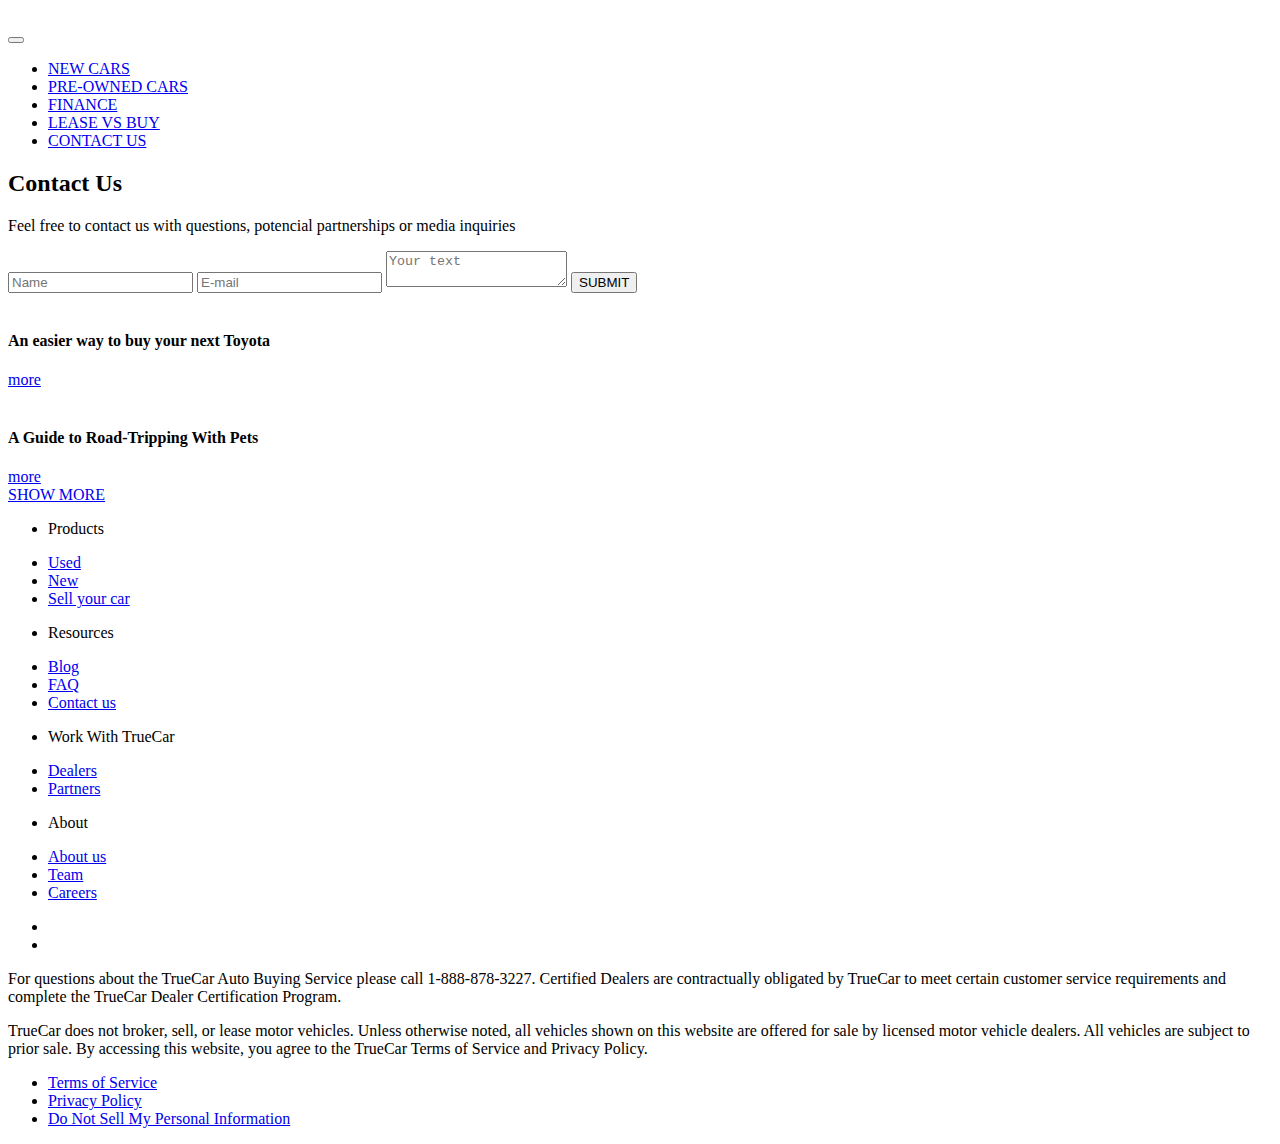
==== contacts.html @ e1362cfe "Add files via upload" ====
<!DOCTYPE html>
<html lang="en">

<head>
    <meta charset="UTF-8">
    <meta name="viewport" content="width=device-width, initial-scale=1.0">
    <title>Document</title>
    <link href="https://fonts.googleapis.com/css?family=Inter" rel="stylesheet" type="text/css">
    <link rel="stylesheet" href="css/style.css">
</head>

<body>
    <div class="wrapper">
        <header class="header">
            <div class="container">
                <div class="header__inner">
                    <a href="index.html" class="logo">
                        <img class="logo__img" src="images/logo.svg" alt="">
                    </a>
                    <nav class="menu">
                        <button class="menu__btn">     <!-- для адаптации -->
                            <span></span>
                            <span></span>
                            <span></span>
                        </button>                        
                        <ul class="menu__list">
                            <li class="menu__list-item">
                                <a href="new-cars.html" class="menu__list-link">NEW CARS</a>
                            </li>
                            <li class="menu__list-item">
                                <a href="pre-owned.html" class="menu__list-link">PRE-OWNED CARS</a>
                            </li>
                            <li class="menu__list-item">
                                <a href="finance.html" class="menu__list-link">FINANCE</a>
                            </li>
                            <li class="menu__list-item">
                                <a href="lease.html" class="menu__list-link">LEASE VS BUY</a>
                            </li>
                            <li class="menu__list-item">
                                <a href="contacts.html" class="menu__list-link menu__list-link--active">CONTACT US</a>
                            </li>
                        </ul>
                    </nav>
                </div>
            </div>
        </header>
        <main class="main">
            <section class="contacts">
                <div class="container">
                    <h2 class="section-title contacts__title">Contact Us</h2>
                    <p class="contacts__text">
                        Feel free to contact us with questions, potencial partnerships or media inquiries
                    </p>
                    <form action="" class="form">
                        <input type="text" class="form__input" placeholder="Name">
                        <input type="email" class="form__input" placeholder="E-mail">
                        <textarea class="form__textarea" placeholder="Your text"></textarea>
                        <button class="form__btn" type="submit">SUBMIT</button>
                    </form>
                </div>
            </section>
            <section class="blog">
                <div class="container">
                    <div class="blog__items">
                        <div class="blog__item">
                            <img class="blog__item-img" src="images/blog-1.jpg" alt="">
                            <h4 class="blog__item-title">An easier way to buy your next Toyota</h4>
                            <a href="#" class="blog__item-link">more</a>
                        </div>
                        <div class="blog__item">
                            <img class="blog__item-img" src="images/blog-2.jpg" alt="">
                            <h4 class="blog__item-title">A Guide to Road-Tripping With Pets</h4>
                            <a href="#" class="blog__item-link">more</a>
                        </div>
                    </div>
                    <a href="#" class="showmore-link">SHOW MORE</a>
                </div>
            </section>
        </main>
        <footer class="footer">
            <div class="container">
                <nav class="footer__menu">
                    <ul class="footer__menu-list">
                        <li class="footer__menu-item">
                            <p class="footer__menu-title">Products</p>
                        </li>
                        <li class="footer__menu-item">
                            <a href="#" class="footer__menu-link">Used</a>
                        </li>
                        <li class="footer__menu-item">
                            <a href="#" class="footer__menu-link">New</a>
                        </li>
                        <li class="footer__menu-item">
                            <a href="#" class="footer__menu-link">Sell your car</a>
                        </li>
                    </ul>
                    <ul class="footer__menu-list">
                        <li class="footer__menu-item">
                            <p class="footer__menu-title">Resources</p>
                        </li>
                        <li class="footer__menu-item">
                            <a href="#" class="footer__menu-link">Blog</a>
                        </li>
                        <li class="footer__menu-item">
                            <a href="#" class="footer__menu-link">FAQ</a>
                        </li>
                        <li class="footer__menu-item">
                            <a href="#" class="footer__menu-link">Contact us</a>
                        </li>
                    </ul>
                    <ul class="footer__menu-list">
                        <li class="footer__menu-item">
                            <p class="footer__menu-title">Work With TrueCar</p>
                        </li>
                        <li class="footer__menu-item">
                            <a href="#" class="footer__menu-link">Dealers</a>
                        </li>
                        <li class="footer__menu-item">
                            <a href="#" class="footer__menu-link">Partners</a>
                        </li>
                    </ul>
                    <ul class="footer__menu-list">
                        <li class="footer__menu-item">
                            <p class="footer__menu-title">About</p>
                        </li>
                        <li class="footer__menu-item">
                            <a href="#" class="footer__menu-link">About us</a>
                        </li>
                        <li class="footer__menu-item">
                            <a href="#" class="footer__menu-link">Team</a>
                        </li>
                        <li class="footer__menu-item">
                            <a href="#" class="footer__menu-link">Careers</a>
                        </li>
                    </ul>
                </nav>
                <ul class="app">
                    <li class="app__item">
                        <a href="#" class="app__item-link">
                            <img class="app__item-img" src="images/appstore.svg" alt="">
                        </a>
                    </li>
                    <li class="app__item">
                        <a href="#" class="app__item-link">
                            <img class="app__item-img" src="images/googleplay.svg" alt="">
                        </a>
                    </li>
                </ul>
                <div class="footer__copy">
                    <p class="footer__copy-text">
                        For questions about the TrueCar Auto Buying Service please call 1-888-878-3227.
                        Certified Dealers are contractually obligated by TrueCar to meet certain customer service
                        requirements and complete the TrueCar Dealer Certification Program.
                    </p>
                    <p class="footer__copy-text">
                        TrueCar does not broker, sell, or lease motor vehicles. Unless otherwise noted, all vehicles
                        shown on this website are offered for sale by licensed motor vehicle dealers. All vehicles are
                        subject to prior sale. By accessing this website, you agree to the TrueCar Terms of Service and
                        Privacy Policy.
                    </p>
                </div>
                <nav class="copy__nav">
                    <ul class="copy__nav-list">
                        <li class="copy__nav-item">
                            <a href="#" class="copy__nav-link">Terms of Service</a>
                        </li>
                        <li class="copy__nav-item">
                            <a href="#" class="copy__nav-link">Privacy Policy</a>
                        </li>
                        <li class="copy__nav-item">
                            <a href="#" class="copy__nav-link">Do Not Sell My Personal Information</a>
                        </li>
                    </ul>
                </nav>
            </div>
        </footer>
    </div>

    <script src="js/main.js"></script>
</body>

</html>
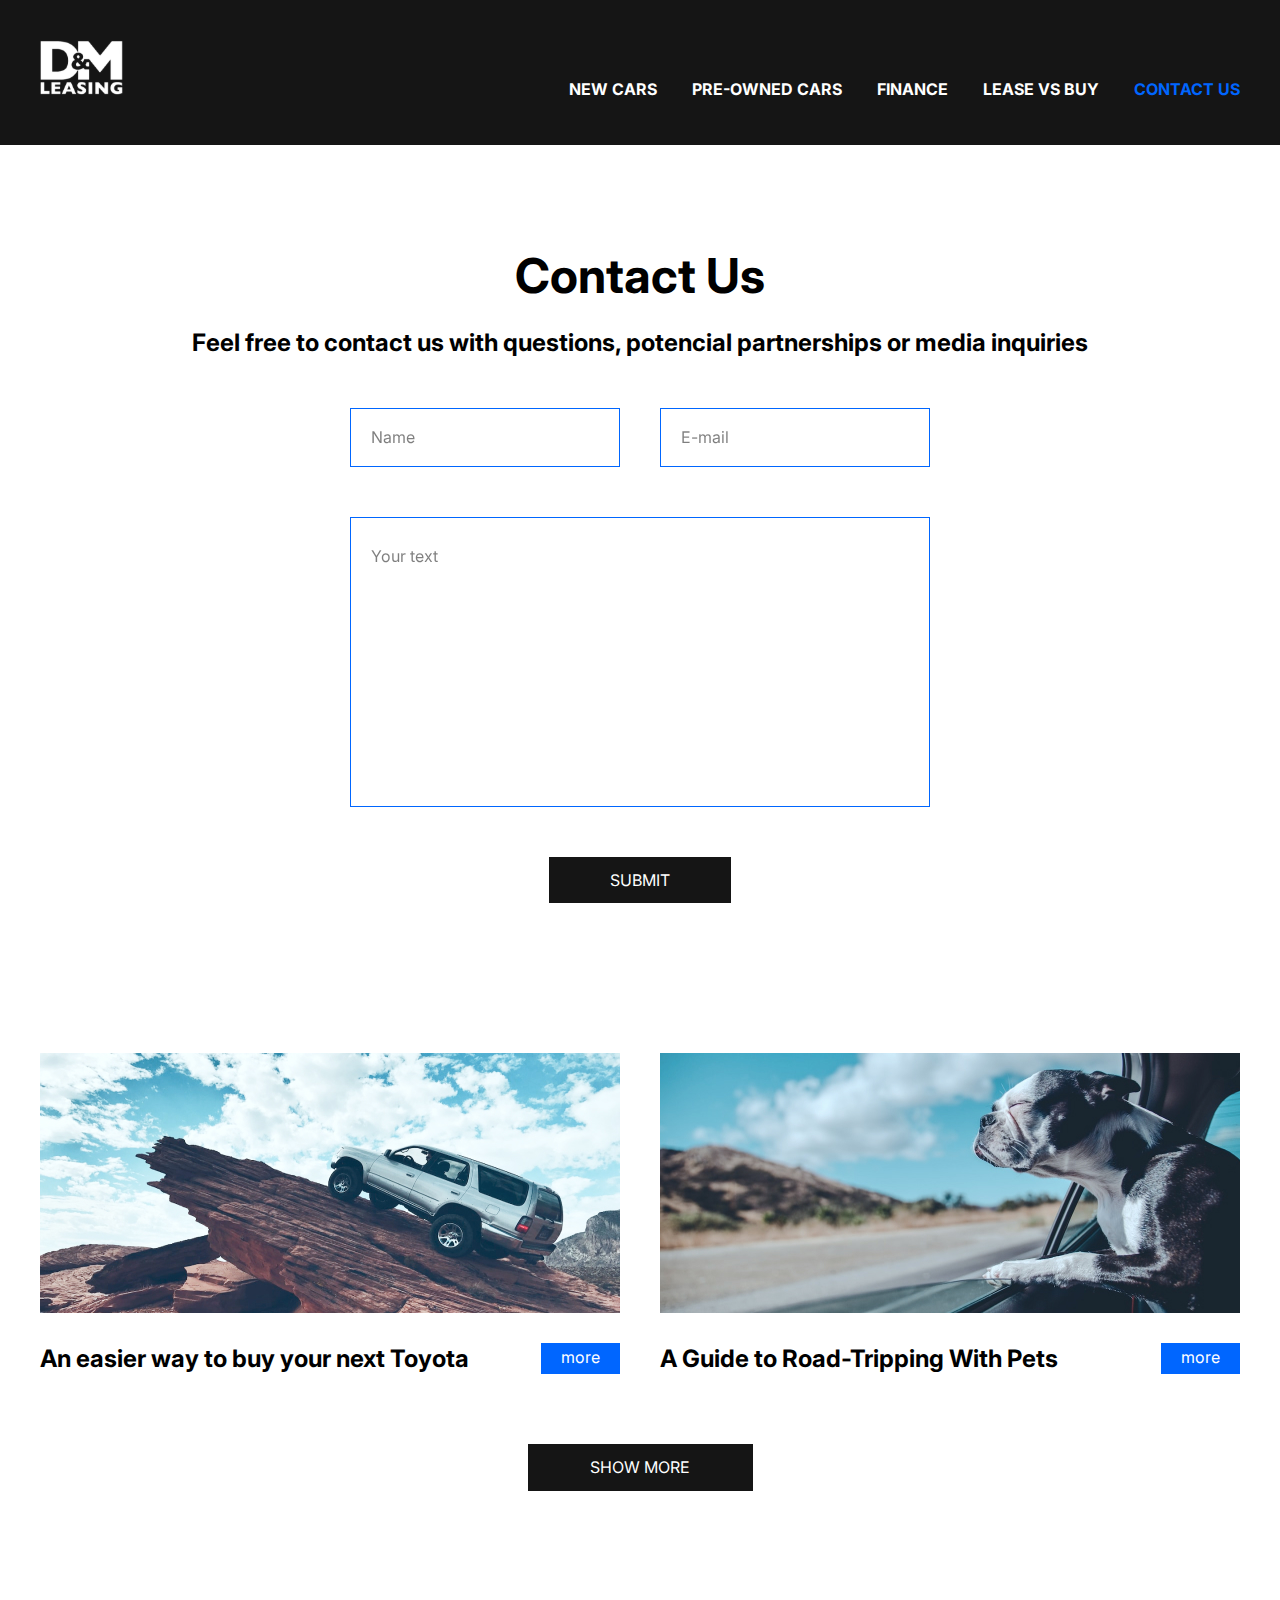
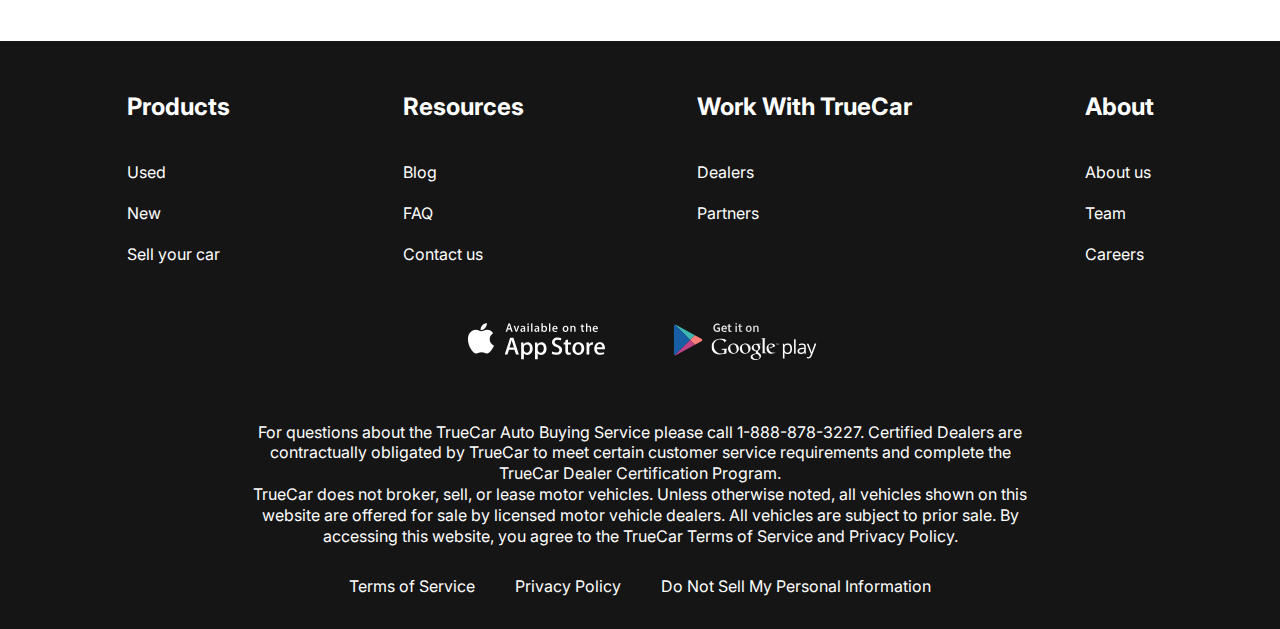
==== commit f76af52c: "Update contacts.html" ====
--- a/contacts.html
+++ b/contacts.html
@@ -4,7 +4,8 @@
 <head>
     <meta charset="UTF-8">
     <meta name="viewport" content="width=device-width, initial-scale=1.0">
-    <title>Document</title>
+    <title>Lease cars</title>
+    <link rel="icon" href="images/icon.png" sizes="32*32">
     <link href="https://fonts.googleapis.com/css?family=Inter" rel="stylesheet" type="text/css">
     <link rel="stylesheet" href="css/style.css">
 </head>
@@ -179,4 +180,4 @@
     <script src="js/main.js"></script>
 </body>
 
-</html>+</html>
--- a/css/style.css
+++ b/css/style.css
@@ -0,0 +1,680 @@
+html{
+    box-sizing: border-box;
+}
+*, *::after, *::before {
+    box-sizing: inherit;  /* как у родителя */
+    margin: 0;
+    padding: 0;
+    /* outline: 1px solid red; */
+}
+html,
+body {
+    height: 100%;
+}
+ul {
+    list-style: none;
+}
+a {
+    text-decoration: none;
+    color: inherit;  /* как у родителя */
+}
+body {
+    font-family: 'Inter', sans-serif;
+    font-size: 16px;
+    font-weight: 400;
+    line-height: 1.3;
+}
+
+.header {
+    background-color: #151515;
+}
+.header-main {
+    background-color: transparent;  /* прозрачный */
+    position: absolute;  /* для картинки слайдера */
+    z-index: 10;  /* для картинки слайдера; чтобы работала ссылка z-index должен быть выше */
+    left: 0;    /* растянуть контент, который сдвинулся */
+    right: 0;   /* растянуть контент, который сдвинулся */
+}
+.section-title {
+    margin-bottom: 50px;
+    font-size: 48px;
+    font-weight: 700;
+    text-align: center;
+}
+.wrapper {
+    min-height: 100%;
+    display: flex;
+    flex-direction: column;
+}
+.container {
+    max-width: 1220px;  /* 1200 + padding 10+10 */
+    margin: 0 auto;
+    padding: 0 10px;
+}
+.header__inner {
+    padding-top: 40px;
+    padding-bottom: 45px;
+    display: flex;
+    justify-content: space-between;
+    align-items: flex-end; /* прижмет к низу */
+}
+.menu__list {
+    display: flex;
+    gap: 35px;
+}
+.menu__list-link {
+    color: #fff;
+    text-transform: uppercase;
+    font-weight: 700;
+}
+.menu__list-link--active { /* модификатор активной страницы, класс прописать в html в <a> в каждой странице 1 раз возле соответствующей ссылке, указывающей на данную страницу */
+    color: #0066FF;
+}
+
+.footer {
+    background-color: #151515;
+    padding: 50px 0 32px;  /* сверху по-бокам снизу */
+    color: #fff;
+}
+.footer__menu {
+    display: flex;
+    justify-content: space-around;
+    margin-bottom: 50px;
+}
+.footer__menu-list {
+    /* min-width: 250px;  - на всякий случай фиксируем максимальную ширину, для адаптива мешает */
+}
+.footer__menu-title {
+    font-size: 24px;
+    font-weight: 700;
+    padding-bottom: 20px;
+}
+.footer__menu-item + .footer__menu-item {  /* селектор "+" считывает с 2-го элемента */
+    padding-top: 20px;
+}
+.app {
+    display: flex;
+    justify-content: center;
+    gap: 40px;
+    margin-bottom: 52px;
+}
+.footer__copy {
+    max-width: 800px;
+    margin: 0 auto 30px; /* сверху по-бокам снизу */
+    text-align: center;
+}
+.copy__nav-list {
+    display: flex;
+    justify-content: center;
+    gap: 40px;
+}
+main {
+    flex-grow: 1; /* заполняет собой всю высоту */
+}
+.top {
+    color: #fff;
+    text-align: center;
+    padding-top: 250px; /* изначально было 105px, после position: absolute отступ считается от верха страницы */
+    padding-bottom: 50px;
+    position: absolute;  /* для картинки слайдера */
+    z-index: 5;  /* для картинки слайдера */
+    left: 0;    /* растянуть контент, который сдвинулся */
+    right: 0;   /* растянуть контент, который сдвинулся */
+}
+.title {
+    padding-bottom: 40px;
+    font-size: 96px;
+    font-weight: 700;
+}
+.top__link {
+    background-color: #151515;
+    padding: 23px;  /* чтобы зарезервировать отступ по бокам */
+    max-width: 430px;
+    width: 100%;   /* чтобы применилась max-width */
+    display: inline-block;  /* чтобы отступы работали, т.к. тег <а> строчный */
+    text-transform: uppercase;
+    font-size: 36px;
+    font-weight: 700;
+}
+/* .swiper-wrapper {
+    background: rgba(21,21,21,0.3);  - не работает затемнение
+} */
+.swiper-slide {
+    height: 100vh;  /* 100% высоты экрана */
+    background-size: cover;  /* чтобы картинка заполнила всю ширину */
+    background-position: center;
+    position: relative;    /* для наложение затемняющего фона */
+}
+.swiper-slide::before {    /* наложение затемняющего фона */
+    content: "";
+    position: absolute;
+    inset: 0;  /* Располагает элемент (::before) во всю ширину и высоту родителя */
+    background: rgba(21, 21, 21, 0.3);
+    z-index: 1;
+}
+.swiper-pagination-bullet {  /* найти в dev tool класс отображ.передвиж. слайдера и стилизировать под макет */
+    width: 120px;
+    height: 3px;
+    background-color: #151515;
+    border-radius: 0;
+    opacity: 1;  /* убирает прозрачность */ 
+}
+/* найти в dev tool класс отображ.передвиж. слайдера и стилизировать под макет */
+.swiper-pagination-horizontal.swiper-pagination-bullets .swiper-pagination-bullet {
+    margin: 0 15px;
+}
+.swiper-pagination-bullets.swiper-pagination-horizontal {
+    bottom: 50px;
+}
+
+.swiper-pagination-bullet-active {
+    height: 6px;
+    background-color: #fff;
+}
+
+.why-lease {
+    padding: 150px 0;
+}
+.why-lease__list {
+    display: grid;
+    grid-template-columns: repeat(4, 1fr);
+    gap: 40px;
+    text-align: center;
+}
+.why-lease__item-img {
+    margin-bottom: 30px;
+}
+.why-lease__item-title {
+    margin-bottom: 30px;
+    font-size: 24px;
+    font-weight: 700;
+}
+.why-lease__item-text {
+    text-align: left;
+}
+.how-does {
+    padding-bottom: 150px;
+}
+.how-does__inner {
+    max-width: 600px;
+    margin: 0 auto;
+}
+.how__does-title {
+    font-size: 24px;
+    font-weight: 700;
+    padding-top: 50px;
+}
+.how__does-list {
+    padding: 50px 0 70px;
+    counter-reset: myCounter;
+}
+.how__does-item {
+    list-style-type: none;
+    width: 270px;
+    position: relative;
+    margin-left: auto;
+    box-sizing: content-box;
+    padding: 19px 0 19px 240px;
+    min-height: 63px;
+}
+.how__does-item + .how__does-item {   /* селектор "+" считывает с 2-го элемента */
+    margin-top: 40px;
+}
+.how__does-item::before {
+    counter-increment: myCounter;
+    content: counter(myCounter);
+    display: flex;
+    justify-content: center;
+    align-items: center;
+    font-size: 48px;
+    font-weight: 700;
+    background-color: #0066FF;
+    width: 100px;
+    height: 100px;
+    border-radius: 50%;
+    color: #fff;
+    position: absolute;
+    left: 0;
+    top: 0;
+}
+.video {
+    padding-bottom: 150px;
+}
+.video__title {
+    margin-bottom: 20px;
+}
+.video__text {
+    font-size: 24px;
+    font-weight: 700;
+    margin-bottom: 50px;
+    text-align: center;
+}
+.video__content {
+    margin: 0 auto;
+    display: block;  /* чтобы применился margin */
+}
+.important {
+    padding-bottom: 150px;
+}
+.important__title {
+    margin-bottom: 20px;
+}
+.important__text {
+    max-width: 580px;
+    margin: 0 auto 50px;
+}
+.important__list {
+    display: grid;
+    grid-template-columns: repeat(4, 1fr);
+    gap: 40px;
+}
+.important__item-img {
+    margin-bottom: 20px;
+}
+
+.contacts {
+    padding: 100px 0 150px;
+}
+.contacts__title {
+    margin-bottom: 20px;
+}
+.contacts__text {
+    text-align: center;
+    font-weight: 700;
+    font-size: 24px;
+    margin-bottom: 50px;
+    padding: 0 100px;  /* если вдруг будет больше текста */
+}
+form {
+    max-width: 580px;
+    margin: 0 auto;
+    display: flex;
+    justify-content: space-between;
+    flex-wrap: wrap;
+}
+.form__input {
+    width: 270px;
+    padding: 18px 20px;
+    display: inline-block;
+    border: 1px solid #0066FF;
+    margin-bottom: 50px;
+    font-family: 'Inter', sans-serif; /* для input лучше указать */
+    font-size: 16px;  /* для input лучше указать */
+    font-weight: 400;  /* для input лучше указать */
+    line-height: 1.3;  /* для input лучше указать */
+    color: #000;  /* для input лучше указать */
+}
+.form__input::placeholder,
+.form__textarea::placeholder {
+    font-family: 'Inter', sans-serif;
+    font-size: 16px;
+    font-weight: 400;
+    line-height: 1.3;
+    color: #000;
+    opacity: 0.5;
+}
+.form__textarea {
+    width: 100%;
+    resize: none;  /* запрещаем увеличиваться */
+    padding: 28px 20px;
+    height: 290px;
+    border: 1px solid #0066FF;
+    font-family: 'Inter', sans-serif;
+    font-size: 16px;
+    font-weight: 400;
+    line-height: 1.3;
+    color: #000;
+    margin-bottom: 50px;
+}
+.form__btn {
+    text-transform: uppercase;
+    color: #fff;
+    background-color: #151515;
+    font-family: 'Inter', sans-serif;
+    font-size: 16px;
+    font-weight: 400;
+    padding: 13px 61px;
+    margin: 0 auto;   /* сработало, потому что это flex-элемент */
+    border: none;
+}
+.blog {
+    padding-bottom: 150px;
+}
+.blog__items {
+    display: grid;
+    grid-template-columns: repeat(2, 1fr);
+    gap: 40px;
+    margin-bottom: 70px;
+}
+.blog__item {
+    display: flex;
+    justify-content: space-between;
+    flex-wrap: wrap;
+}
+.blog__item-img {
+    margin-bottom: 30px;
+    width: 100%;
+}
+.blog__item-title {
+    flex-basis: 446px;
+    font-size: 24px;
+    font-weight: 700;
+}
+.blog__item-link {
+    color: #fff;
+    background-color: #0066FF;
+    padding: 4px 20px;
+}
+.showmore-link {
+    text-transform: uppercase;
+    background-color: #151515;
+    padding: 13px;
+    color: #fff;
+    width: 225px;
+    margin: 0 auto;
+    text-align: center;
+    display: block;
+}
+.choose {
+    padding: 100px 0 150px;
+}
+.tabs {
+    margin-bottom: 70px;
+}
+.tabs__btn {
+    padding: 0 150px 100px;  /* 0-сверху 150-по бокам  100-снизу */
+    display: flex;
+    justify-content: space-between;
+    gap: 80px;
+}
+.tabs__btn-item {
+    font-size: 24px;
+    font-weight: 700;
+    cursor: pointer;
+    border: none;
+    background-color: transparent;
+    padding: 0;
+}
+.tabs__btn-item--active {
+    color: #0066FF;
+}
+.tabs__content-item {
+    display: none;
+    grid-template-columns: repeat(4, 1fr);
+    gap: 100px 40px;  /* по-вертикали по-горизонтали */
+}
+.tabs__content-item.tabs__content-item--active {
+    display: grid;
+}
+.card {
+    text-align: center;
+}
+.card__content {
+    padding: 0 5px;
+    border: 1px solid #0066FF;
+    border-top: 0;
+}
+.card__img {
+    display: block;  /* чтобы у картинки убрать отступ */
+}
+.card__title {
+    padding-top: 20px;
+    font-size: 24px;
+    font-weight: 700;
+    margin-bottom: 20px;
+}
+.card__text {
+    margin-bottom: 20px;
+}
+.card__price {
+    margin-bottom: 20px;
+    font-size: 24px;
+    font-weight: 700;
+}
+.card__link {
+    display: block;
+    color: #0066FF;
+    border: 1px solid #0066FF;
+    border-top: 0;
+}
+.menu__btn {         /* адаптация menu__list */
+    width: 30px;
+    height: 20px;
+    display: flex;
+    flex-direction: column;
+    justify-content: space-between;
+    padding: 0;        /* обнуляем стили по умолчанию */
+    border: none;      /* обнуляем стили по умолчанию */
+    background-color: transparent;      /* обнуляем стили по умолчанию */
+    cursor: pointer;
+    display: none;     /* скрываем, отобразим в @media (max-width: 860px) */
+}
+.menu__btn span {
+    height: 2px;
+    background-color: #fff;
+    width: 100%;
+}
+
+.card__img {
+    width: 100%;    /* картинки при уменьшении экрана - уменьшаются */
+}
+
+.pre-owned {
+    padding: 100px 0 150px;
+}
+.pre-owned__text {
+    text-align: center;
+    font-weight: 700;
+    font-size: 24px;
+    padding: 0 100px;
+}
+.finance {
+    padding: 100px 0 150px;
+}
+.finance__text {
+    text-align: center;
+    font-weight: 700;
+    font-size: 24px;
+    padding: 0 100px;
+}
+.lease {
+    padding: 100px 0 150px;
+}
+.lease__text {
+    text-align: center;
+    font-weight: 700;
+    font-size: 24px;
+    padding: 0 100px;    
+}
+
+@media (max-width: 1180px) {
+    .important__list {
+        gap: 30px 20px;
+    }
+    .important__item-img {
+        width: 100%;
+    }
+    .tabs__content-item {
+        grid-template-columns: repeat(3, 1fr);
+    }
+}
+
+@media (max-width: 1040px){
+    .video__content {
+        width: 100%;
+    }
+    .tabs__btn {
+        padding: 0 0 50px;   /* 50 - снизу */
+        gap: 20px;
+    }
+}
+
+
+@media (max-width: 860px) {
+    .menu__btn {
+        display: flex;
+    }
+    .menu__btn,
+    .logo {
+        position: relative;
+        z-index: 10;
+    }
+    .menu__list {
+        position: absolute;
+        z-index: 5;
+        background-color: #151515;
+        flex-direction: column;
+        align-items: center;
+        top: 0;
+        left: 0;
+        right: 0;
+        bottom: 0;
+        padding-top: 200px;
+        height: 100vh;
+        transform: translateY(-100%);  /* прячем меню */
+        transition: transform 0.3s ease;   /* добавляем плавность */
+    }
+    .menu__list.menu__list--active {
+        transform: translateY(0%);  /* отображаем меню, записан в js */
+    }
+    .why-lease__list {
+        grid-template-columns: repeat(2, 1fr);
+        gap: 20px;
+    }
+    .important__list {
+        grid-template-columns: repeat(2, 1fr);
+    }
+    .tabs__content-item {
+        grid-template-columns: repeat(2, 1fr);
+    }
+}
+
+@media (max-width: 768px) {
+    .title {
+        font-size: 70px;
+    }
+    .top__link {
+        padding: 16px;
+        max-width: 360px;
+        font-size: 28px;
+    }
+    .swiper-pagination-bullet {
+        width: 60px;
+    }
+    .swiper-pagination-bullet-active {
+        height: 4px;
+    }
+    .video__content {
+        height: 400px;
+    }
+    .footer__menu {
+        display: grid;
+        grid-template-columns: repeat(2, 1fr);
+        gap: 40px;
+    }
+}
+
+@media (max-width: 650px) {
+    .tabs__content-item {
+        grid-template-columns: repeat(1, 1fr);
+    }
+    .tabs__btn-item {
+        font-size: 18px;
+    }
+    .blog__items {
+        grid-template-columns: repeat(1, 1fr);
+    }
+    .contacts,
+    .finance,
+    .lease,
+    .pre-owned {
+        padding: 50px 0;
+    }
+    .form__input {
+        width: 100%;
+        margin-bottom: 30px;
+    }
+    .contacts__text,
+    .pre-owned__text,
+    .finance__text,
+    .lease__text {
+        padding: 0;
+    }
+}
+
+@media (max-width: 540px) {
+    .title {
+        font-size: 60px;
+    }
+    .top__link {
+        max-width: 310px;
+        font-size: 24px;
+    }
+    .swiper-pagination-horizontal.swiper-pagination-bullets .swiper-pagination-bullet {
+        margin: 0 10px;
+    }
+    .swiper-pagination-bullet {
+        width: 35px;
+    }
+    .why-lease__list {
+        grid-template-columns: repeat(1, 1fr);
+    }
+    .why-lease {
+        padding: 50px 0;
+    }
+    .section-title {
+        font-size: 34px;
+    }
+    .how__does-list {
+        padding: 30px 0 40px;
+    }
+    .how-does {
+        padding-bottom: 50px;
+    }
+    .video {
+        padding-bottom: 50px;
+    }
+    .video__content {
+        height: 200px;
+    }
+    .how__does-item {
+        padding: 65px 0 19px 0;
+        margin-right: auto;
+    }
+    .how__does-item::before {
+        right: 0;
+        margin: 0 auto;
+        width: 50px;
+        height: 50px;
+        font-size: 32px;
+    }
+    .important__list {
+        grid-template-columns: repeat(1, 1fr);
+    }
+    .app,
+    .copy__nav-list {
+        flex-direction: column;
+        align-items: center;
+    }
+    .copy__nav-list {
+        gap: 20px;
+    }
+    .blog__item-title {
+        margin-bottom: 10px;
+    }
+    .blog__item-link {
+        margin-left: auto;
+    }
+    .tabs__btn {
+        flex-direction: column;
+    }
+    .choose {
+        padding: 50px 0;
+    }
+    .tabs__content-item {
+        gap: 40px;
+    }
+    .blog {
+        padding-bottom: 50px;
+    }
+}
